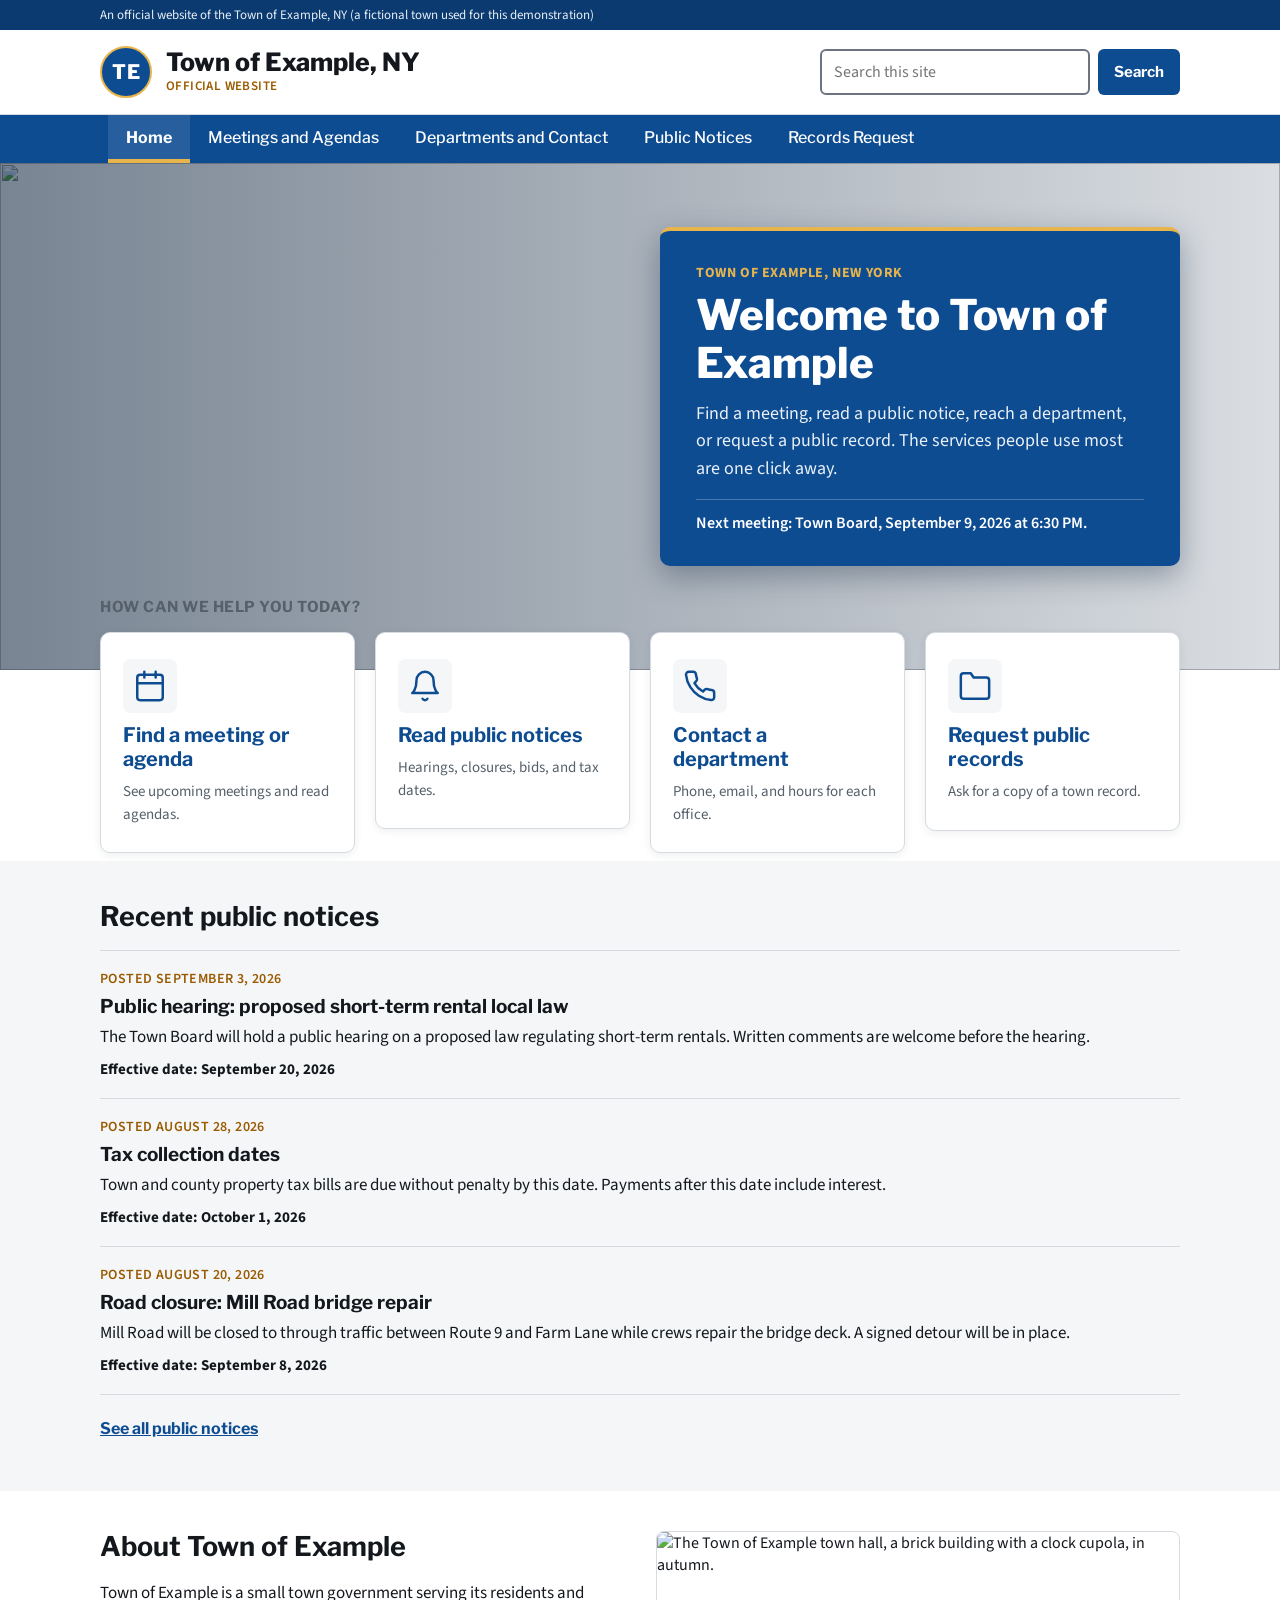
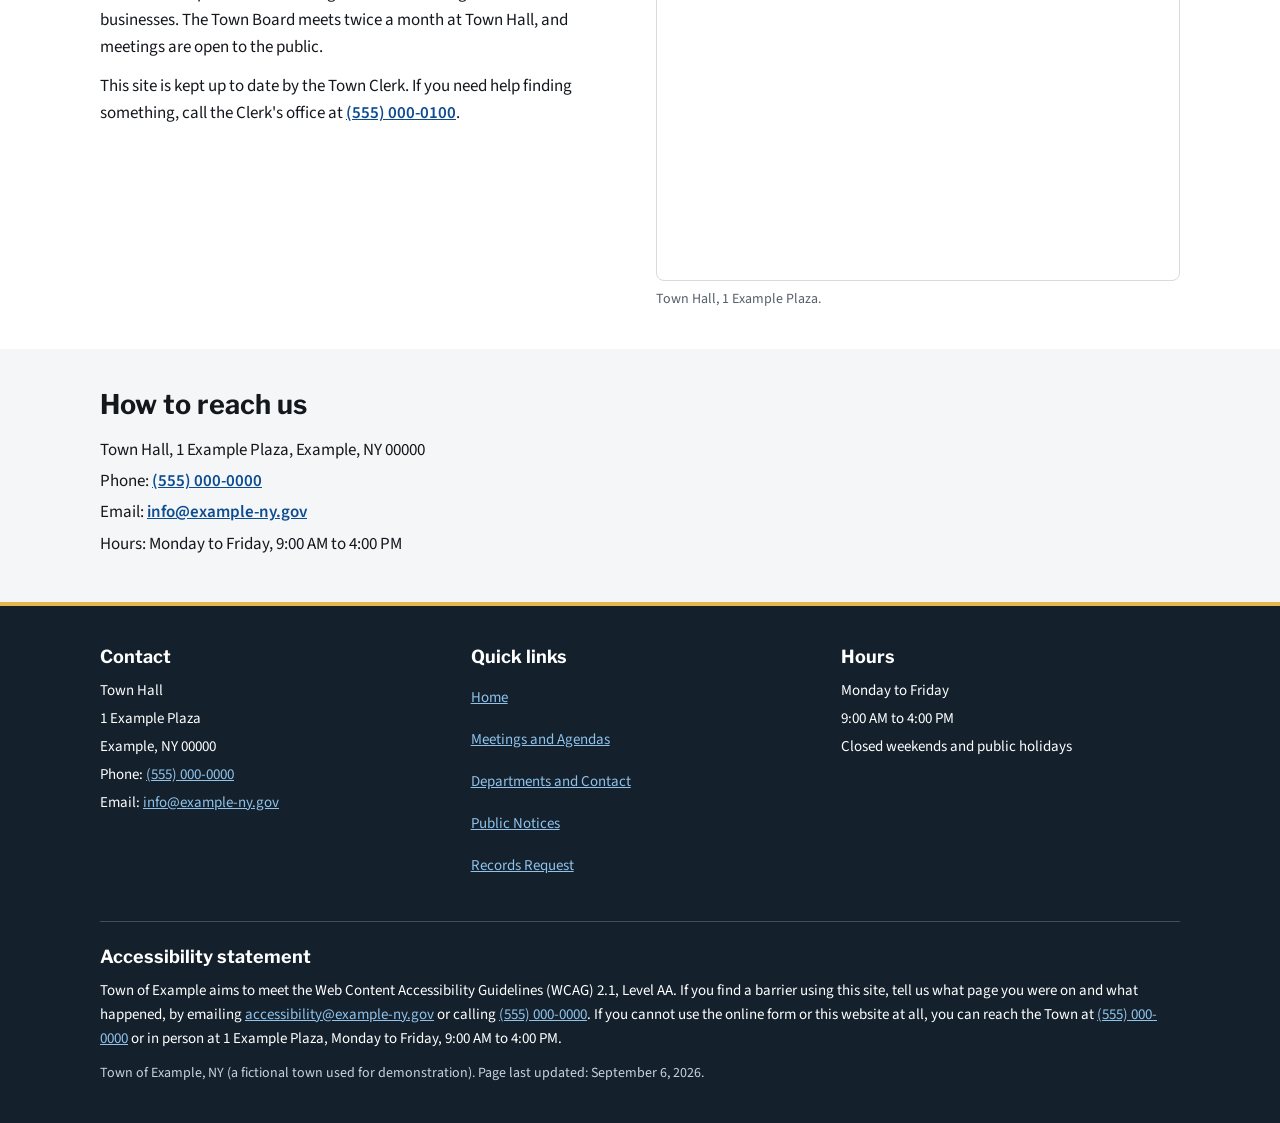
==== index.html @ 7c7aa44c "Add Town of Example demo site (static HTML/CSS/JS)" ====
<!DOCTYPE html>
<html lang="en">
<head>
<meta charset="utf-8">
<meta name="viewport" content="width=device-width, initial-scale=1">
<title>Home | Town of Example, NY</title>
<meta name="description" content="Official website of the Town of Example, NY. Find meetings, public notices, department contacts, and request public records.">
<link rel="icon" href="favicon.svg" type="image/svg+xml">
<link rel="preconnect" href="https://fonts.googleapis.com">
<link rel="preconnect" href="https://fonts.gstatic.com" crossorigin>
<link href="https://fonts.googleapis.com/css2?family=Libre+Franklin:wght@400;500;600;700;800&family=Source+Sans+3:wght@400;600;700&display=swap" rel="stylesheet">
<link rel="stylesheet" href="styles.css">
</head>
<body>
<a class="skip-link" href="#main-content">Skip to main content</a>

<header class="site-header">
  <div class="utility-bar">
    <div class="utility-bar-inner">
      <p class="utility-bar-text">An official website of the Town of Example, NY (a fictional town used for this demonstration)</p>
    </div>
  </div>

  <div class="masthead">
    <div class="masthead-inner">
      <div class="brand-row">
        <span class="crest" aria-hidden="true">TE</span>
        <span class="brand-text">
          <span class="site-title">Town of Example, NY</span>
          <span class="official-line">Official website</span>
        </span>
      </div>
      <form class="search-form" role="search">
        <label for="site-search" class="sr-only">Search this website</label>
        <input id="site-search" name="site-search" type="search" placeholder="Search this site" class="search-input">
        <button type="submit" class="search-button">Search</button>
      </form>
    </div>
  </div>

  <nav class="primary-nav" aria-label="Primary">
    <div class="primary-nav-inner">
      <button type="button" class="nav-toggle" aria-expanded="false" aria-controls="primary-nav-list">
        <span class="nav-toggle-icon" aria-hidden="true">&#9776;</span>
        Menu
      </button>
      <ul class="nav-list" id="primary-nav-list" role="list">
        <li><a class="nav-link" href="index.html" aria-current="page">Home</a></li>
        <li><a class="nav-link" href="meetings.html">Meetings and Agendas</a></li>
        <li><a class="nav-link" href="departments.html">Departments and Contact</a></li>
        <li><a class="nav-link" href="notices.html">Public Notices</a></li>
        <li><a class="nav-link" href="records-request.html">Records Request</a></li>
      </ul>
    </div>
  </nav>
</header>

<main id="main-content" tabindex="-1">
  <section aria-labelledby="home-h1">
    <div class="hero">
      <div class="hero-media">
        <img src="uploads/town-of-example-hero.jpg" alt="" class="hero-img">
        <div class="hero-scrim" aria-hidden="true"></div>
      </div>
      <div class="container">
        <div class="intro-panel">
          <p class="eyebrow-light">Town of Example, New York</p>
          <h1 id="home-h1" class="hero-title">Welcome to Town of Example</h1>
          <p class="hero-lead">Find a meeting, read a public notice, reach a department, or request a public record. The services people use most are one click away.</p>
          <p class="hero-next-meeting">Next meeting: Town Board, September 9, 2026 at 6:30 PM.</p>
        </div>
      </div>
    </div>

    <div class="container">
      <div class="task-wrap">
        <h2 class="task-heading">How can we help you today?</h2>
        <ul class="quick-link-grid" role="list">
          <li>
            <a class="quick-link-card" href="meetings.html">
              <span class="icon-wrap" aria-hidden="true">
                <svg width="34" height="34" viewBox="0 0 24 24" fill="none" stroke="currentColor" stroke-width="1.75" stroke-linecap="round" stroke-linejoin="round"><rect x="3" y="4" width="18" height="18" rx="2"></rect><line x1="16" y1="2" x2="16" y2="6"></line><line x1="8" y1="2" x2="8" y2="6"></line><line x1="3" y1="10" x2="21" y2="10"></line></svg>
              </span>
              <span class="quick-link-title">Find a meeting or agenda</span>
              <span class="quick-link-desc">See upcoming meetings and read agendas.</span>
            </a>
          </li>
          <li>
            <a class="quick-link-card" href="notices.html">
              <span class="icon-wrap" aria-hidden="true">
                <svg width="34" height="34" viewBox="0 0 24 24" fill="none" stroke="currentColor" stroke-width="1.75" stroke-linecap="round" stroke-linejoin="round"><path d="M18 8a6 6 0 0 0-12 0c0 7-3 9-3 9h18s-3-2-3-9"></path><path d="M13.73 21a2 2 0 0 1-3.46 0"></path></svg>
              </span>
              <span class="quick-link-title">Read public notices</span>
              <span class="quick-link-desc">Hearings, closures, bids, and tax dates.</span>
            </a>
          </li>
          <li>
            <a class="quick-link-card" href="departments.html">
              <span class="icon-wrap" aria-hidden="true">
                <svg width="34" height="34" viewBox="0 0 24 24" fill="none" stroke="currentColor" stroke-width="1.75" stroke-linecap="round" stroke-linejoin="round"><path d="M22 16.92v3a2 2 0 0 1-2.18 2 19.79 19.79 0 0 1-8.63-3.07 19.5 19.5 0 0 1-6-6 19.79 19.79 0 0 1-3.07-8.67A2 2 0 0 1 4.11 2h3a2 2 0 0 1 2 1.72c.13.96.36 1.9.7 2.81a2 2 0 0 1-.45 2.11L8.09 9.91a16 16 0 0 0 6 6l1.27-1.27a2 2 0 0 1 2.11-.45c.9.34 1.85.57 2.81.7A2 2 0 0 1 22 16.92z"></path></svg>
              </span>
              <span class="quick-link-title">Contact a department</span>
              <span class="quick-link-desc">Phone, email, and hours for each office.</span>
            </a>
          </li>
          <li>
            <a class="quick-link-card" href="records-request.html">
              <span class="icon-wrap" aria-hidden="true">
                <svg width="34" height="34" viewBox="0 0 24 24" fill="none" stroke="currentColor" stroke-width="1.75" stroke-linecap="round" stroke-linejoin="round"><path d="M22 19a2 2 0 0 1-2 2H4a2 2 0 0 1-2-2V5a2 2 0 0 1 2-2h5l2 3h9a2 2 0 0 1 2 2z"></path></svg>
              </span>
              <span class="quick-link-title">Request public records</span>
              <span class="quick-link-desc">Ask for a copy of a town record.</span>
            </a>
          </li>
        </ul>
      </div>
    </div>

    <div class="band-gray">
      <div class="container">
        <h2 class="h2">Recent public notices</h2>
        <div class="notice-list">
          <div class="notice-row">
            <p class="notice-date">Posted September 3, 2026</p>
            <h3 class="notice-row-title">Public hearing: proposed short-term rental local law</h3>
            <p class="notice-summary">The Town Board will hold a public hearing on a proposed law regulating short-term rentals. Written comments are welcome before the hearing.</p>
            <p class="notice-effective">Effective date: September 20, 2026</p>
          </div>
          <div class="notice-row">
            <p class="notice-date">Posted August 28, 2026</p>
            <h3 class="notice-row-title">Tax collection dates</h3>
            <p class="notice-summary">Town and county property tax bills are due without penalty by this date. Payments after this date include interest.</p>
            <p class="notice-effective">Effective date: October 1, 2026</p>
          </div>
          <div class="notice-row">
            <p class="notice-date">Posted August 20, 2026</p>
            <h3 class="notice-row-title">Road closure: Mill Road bridge repair</h3>
            <p class="notice-summary">Mill Road will be closed to through traffic between Route 9 and Farm Lane while crews repair the bridge deck. A signed detour will be in place.</p>
            <p class="notice-effective">Effective date: September 8, 2026</p>
          </div>
        </div>
        <a class="text-link" href="notices.html">See all public notices</a>
      </div>
    </div>

    <div class="band-white">
      <div class="container">
        <div class="about-grid">
          <div>
            <h2 class="h2">About Town of Example</h2>
            <p class="body-text">Town of Example is a small town government serving its residents and businesses. The Town Board meets twice a month at Town Hall, and meetings are open to the public.</p>
            <p class="body-text">This site is kept up to date by the Town Clerk. If you need help finding something, call the Clerk's office at <a class="inline-text-link" href="tel:+15550000100">(555) 000-0100</a>.</p>
          </div>
          <figure class="about-figure">
            <div class="about-image-wrap">
              <img src="uploads/town-of-example-townhall.jpg" alt="The Town of Example town hall, a brick building with a clock cupola, in autumn." class="about-img">
            </div>
            <figcaption class="fig-caption">Town Hall, 1 Example Plaza.</figcaption>
          </figure>
        </div>
      </div>
    </div>

    <div class="band-gray">
      <div class="container">
        <h2 class="h2">How to reach us</h2>
        <p class="reach-line">Town Hall, 1 Example Plaza, Example, NY 00000</p>
        <p class="reach-line">Phone: <a class="inline-text-link" href="tel:+15550000000">(555) 000-0000</a></p>
        <p class="reach-line">Email: <a class="inline-text-link" href="mailto:info@example-ny.gov">info@example-ny.gov</a></p>
        <p class="reach-line">Hours: Monday to Friday, 9:00 AM to 4:00 PM</p>
      </div>
    </div>
  </section>
</main>

<footer class="site-footer">
  <div class="footer-accent-rule" aria-hidden="true"></div>
  <div class="footer-inner">
    <div class="footer-cols">
      <div>
        <h2 class="footer-col-heading">Contact</h2>
        <p class="footer-text">Town Hall</p>
        <p class="footer-text">1 Example Plaza</p>
        <p class="footer-text">Example, NY 00000</p>
        <p class="footer-text">Phone: <a class="footer-link" href="tel:+15550000000">(555) 000-0000</a></p>
        <p class="footer-text">Email: <a class="footer-link" href="mailto:info@example-ny.gov">info@example-ny.gov</a></p>
      </div>
      <div>
        <h2 class="footer-col-heading">Quick links</h2>
        <ul class="footer-link-list" role="list">
          <li><a class="footer-nav-link" href="index.html">Home</a></li>
          <li><a class="footer-nav-link" href="meetings.html">Meetings and Agendas</a></li>
          <li><a class="footer-nav-link" href="departments.html">Departments and Contact</a></li>
          <li><a class="footer-nav-link" href="notices.html">Public Notices</a></li>
          <li><a class="footer-nav-link" href="records-request.html">Records Request</a></li>
        </ul>
      </div>
      <div>
        <h2 class="footer-col-heading">Hours</h2>
        <p class="footer-text">Monday to Friday</p>
        <p class="footer-text">9:00 AM to 4:00 PM</p>
        <p class="footer-text">Closed weekends and public holidays</p>
      </div>
    </div>

    <div class="footer-statement">
      <h2 class="footer-col-heading">Accessibility statement</h2>
      <p class="footer-text">Town of Example aims to meet the Web Content Accessibility Guidelines (WCAG) 2.1, Level AA. If you find a barrier using this site, tell us what page you were on and what happened, by emailing <a class="footer-link" href="mailto:accessibility@example-ny.gov">accessibility@example-ny.gov</a> or calling <a class="footer-link" href="tel:+15550000000">(555) 000-0000</a>. If you cannot use the online form or this website at all, you can reach the Town at <a class="footer-link" href="tel:+15550000000">(555) 000-0000</a> or in person at 1 Example Plaza, Monday to Friday, 9:00 AM to 4:00 PM.</p>
      <p class="footer-meta">Town of Example, NY (a fictional town used for demonstration). Page last updated: September 6, 2026.</p>
    </div>
  </div>
</footer>

<script src="app.js" defer></script>
</body>
</html>
---- styles.css ----
/* Town of Example, NY, demo site stylesheet.
   Colors and type scale are taken exactly from the approved Claude Design
   handoff (design-source/Town of Example Website.dc.html). Do not substitute
   similar shades; see accessibility-decision-rulebook.md for the contrast pairs. */

:root {
  --bg: #FFFFFF;
  --surface: #F4F6F8;
  --border: #6B7480;
  --border-light: #D5DBE0;
  --ink: #14181D;
  --muted: #55606B;
  --primary: #0E4C92;
  --primary-dark: #0A3A70;
  --secondary: #9A5B00;
  --gold: #E8B54D;
  --error: #B3261E;
  --error-bg: #FBEAE8;
  --success-bg: #EAF3EC;
  --success-text: #1E4620;
  --footer-bg: #14202B;
  --footer-muted: #C7D3DC;
  --footer-link: #8FC3EC;
  --head-font: "Libre Franklin", "Segoe UI", Helvetica, Arial, sans-serif;
  --body-font: "Source Sans 3", "Segoe UI", Helvetica, Arial, sans-serif;
}

*, *::before, *::after { box-sizing: border-box; }

html { -webkit-text-size-adjust: 100%; }

body {
  margin: 0;
  background: var(--bg);
  color: var(--ink);
  font-family: var(--body-font);
  min-height: 100vh;
  overflow-x: hidden;
  display: flex;
  flex-direction: column;
}

img { max-width: 100%; }

a { color: var(--primary); }

.sr-only {
  position: absolute;
  width: 1px;
  height: 1px;
  padding: 0;
  margin: -1px;
  overflow: hidden;
  clip: rect(0, 0, 0, 0);
  white-space: nowrap;
  border: 0;
}

/* Focus indicator: shown the same way on every interactive element, on
   mouse or keyboard focus, per the accessibility rulebook's 2.4.7 method. */
a:focus,
button:focus,
input:focus,
textarea:focus,
[tabindex]:focus {
  outline: 3px solid var(--ink);
  outline-offset: 2px;
}
.site-header :focus,
.site-footer :focus {
  outline: 3px solid #FFFFFF;
  outline-offset: 2px;
}

.container {
  max-width: 1120px;
  margin: 0 auto;
  padding: 0 20px;
  width: 100%;
}

.page-inner {
  max-width: 1120px;
  margin: 0 auto;
  padding: 32px 20px 56px;
  width: 100%;
}

.band-white { background: var(--bg); padding: 40px 0; }
.band-gray { background: var(--surface); padding: 40px 0; }

/* Skip link: first focusable element in the document; off-screen until it
   receives keyboard focus, then fixed at the top-left corner. */
.skip-link {
  position: absolute;
  left: -9999px;
  top: auto;
  background: var(--ink);
  color: #FFFFFF;
  padding: 12px 20px;
  font-size: 16px;
  font-weight: 700;
  z-index: 100;
  text-decoration: none;
  font-family: var(--body-font);
}
.skip-link:focus {
  position: fixed;
  left: 8px;
  top: 8px;
  outline: 3px solid var(--gold);
  outline-offset: 2px;
}

/* ---------- Header ---------- */

.utility-bar { background: var(--primary-dark); }
.utility-bar-inner {
  max-width: 1120px;
  margin: 0 auto;
  padding: 6px 20px;
}
.utility-bar-text {
  font-size: 13px;
  color: #E7EEF6;
  font-family: var(--body-font);
  margin: 0;
}

.masthead { background: var(--bg); border-bottom: 1px solid var(--border-light); }
.masthead-inner {
  max-width: 1120px;
  margin: 0 auto;
  padding: 16px 20px;
  display: flex;
  flex-wrap: wrap;
  gap: 16px;
  align-items: center;
  justify-content: space-between;
}
.brand-row { display: flex; align-items: center; gap: 14px; }
.crest {
  display: inline-flex;
  align-items: center;
  justify-content: center;
  width: 52px;
  height: 52px;
  border-radius: 50%;
  background: var(--primary);
  color: #FFFFFF;
  font-family: var(--head-font);
  font-weight: 800;
  font-size: 20px;
  letter-spacing: 0.5px;
  flex: 0 0 auto;
  border: 2px solid var(--gold);
}
.brand-text { display: flex; flex-direction: column; }
.site-title { font-family: var(--head-font); font-size: 25px; font-weight: 800; color: var(--ink); line-height: 1.1; }
.official-line {
  font-family: var(--body-font);
  font-size: 13px;
  font-weight: 600;
  color: var(--secondary);
  letter-spacing: 0.4px;
  text-transform: uppercase;
}

.search-form {
  display: flex;
  gap: 8px;
  align-items: stretch;
  flex: 1 1 240px;
  max-width: 360px;
}
.search-input {
  font-family: var(--body-font);
  font-size: 16px;
  padding: 10px 12px;
  min-height: 44px;
  border: 2px solid var(--border);
  border-radius: 6px;
  color: var(--ink);
  background: var(--bg);
  flex: 1 1 auto;
  min-width: 0;
}
.search-button {
  font-family: var(--head-font);
  font-size: 15px;
  font-weight: 700;
  color: #FFFFFF;
  background: var(--primary);
  border: none;
  border-radius: 6px;
  padding: 10px 16px;
  min-height: 44px;
  cursor: pointer;
  flex: 0 0 auto;
}
.search-button:hover { background: var(--primary-dark); }

/* Primary nav: mobile-first. Below 640px it is a "Menu" disclosure button
   that expands a full-width vertical list; at 640px and up it becomes the
   horizontal bar, and the toggle button is hidden. */
.primary-nav { background: var(--primary); }
.primary-nav-inner { max-width: 1120px; margin: 0 auto; padding: 0 20px; }

.nav-toggle {
  display: flex;
  align-items: center;
  gap: 8px;
  width: 100%;
  min-height: 48px;
  padding: 12px 0;
  font-family: var(--head-font);
  font-size: 16px;
  font-weight: 700;
  color: #FFFFFF;
  background: none;
  border: none;
  cursor: pointer;
}
.nav-toggle-icon { font-size: 20px; line-height: 1; }

.nav-list {
  list-style: none;
  margin: 0;
  padding: 0 0 12px;
  display: none;
  flex-direction: column;
}
.nav-list.is-open { display: flex; }

.nav-link {
  display: flex;
  align-items: center;
  min-height: 48px;
  padding: 12px 18px;
  font-family: var(--head-font);
  font-size: 16px;
  font-weight: 500;
  color: #FFFFFF;
  text-decoration: none;
  background: none;
  border: none;
  border-bottom: 4px solid transparent;
  width: 100%;
}
.nav-link:hover { background: rgba(255, 255, 255, 0.12); }
.nav-link[aria-current="page"] {
  font-weight: 700;
  background: rgba(255, 255, 255, 0.10);
  border-bottom-color: var(--gold);
}

@media (min-width: 640px) {
  .nav-toggle { display: none; }
  .nav-list {
    display: flex;
    flex-direction: row;
    flex-wrap: wrap;
    padding: 0 8px;
  }
  .nav-link { width: auto; }
}

/* ---------- Main ---------- */

main { flex: 1 1 auto; outline: none; }

.h1 { font-family: var(--head-font); font-size: 32px; line-height: 1.15; font-weight: 800; color: var(--ink); margin: 0 0 16px; }
.h2 { font-family: var(--head-font); font-size: 24px; line-height: 1.2; font-weight: 700; color: var(--ink); margin: 0 0 16px; }
.h3 { font-family: var(--head-font); font-size: 20px; line-height: 1.3; font-weight: 700; color: var(--ink); margin: 20px 0 8px; }
.body-text { font-family: var(--body-font); font-size: 17px; line-height: 1.6; color: var(--ink); margin: 0 0 12px; max-width: 68ch; }
.reach-line { font-family: var(--body-font); font-size: 17px; line-height: 1.6; color: var(--ink); margin: 0 0 4px; }
.note-text { font-family: var(--body-font); font-size: 15px; color: var(--muted); margin: 8px 0 0; }

.inline-text-link { color: var(--primary); text-decoration: underline; font-weight: 600; }
.text-link {
  display: inline-block;
  background: none;
  border: none;
  color: var(--primary);
  text-decoration: underline;
  cursor: pointer;
  font-family: var(--head-font);
  font-weight: 700;
  font-size: 16px;
  padding: 12px 0;
  min-height: 44px;
}
.text-link:hover { color: var(--primary-dark); }

@media (min-width: 640px) {
  .h1 { font-size: 38px; }
  .h2 { font-size: 27px; }
}

/* ---------- Hero (home page) ---------- */
/* Mobile-first: image is a normal full-width block above the panel, and the
   panel sits below it in normal flow, not overlapping. At 640px and up the
   image becomes the full-bleed background behind the panel (desktop overlay
   look), restoring the design's intended look above that breakpoint. */

.hero { position: relative; }
.hero-media { width: 100%; }
.hero-img { width: 100%; height: 220px; object-fit: cover; object-position: center; display: block; }
.hero-scrim { display: none; }

.intro-panel {
  position: relative;
  background: var(--primary);
  color: #FFFFFF;
  margin: 20px 0;
  padding: 24px 20px;
  border-radius: 10px;
  box-shadow: 0 10px 30px rgba(10, 32, 58, 0.35);
  border-top: 4px solid var(--gold);
}
.eyebrow-light { font-family: var(--body-font); font-size: 14px; font-weight: 700; letter-spacing: 0.6px; text-transform: uppercase; color: var(--gold); margin: 0 0 8px; }
.hero-title { font-family: var(--head-font); font-size: 32px; line-height: 1.15; font-weight: 800; color: #FFFFFF; margin: 0 0 12px; }
.hero-lead { font-family: var(--body-font); font-size: 18px; line-height: 1.55; color: #EAF1F9; margin: 0 0 16px; }
.hero-next-meeting { font-family: var(--body-font); font-size: 16px; font-weight: 600; color: #FFFFFF; margin: 0; padding-top: 12px; border-top: 1px solid rgba(255, 255, 255, 0.25); }

.task-wrap { position: relative; z-index: 2; margin-top: 24px; }
.task-heading { font-family: var(--head-font); font-size: 15px; font-weight: 700; letter-spacing: 0.5px; text-transform: uppercase; color: var(--muted); margin: 0 0 16px; }

@media (min-width: 640px) {
  .hero { overflow: hidden; }
  .hero-media { position: absolute; inset: 0; z-index: 0; }
  .hero-img { height: 100%; }
  .hero-scrim {
    display: block;
    position: absolute;
    inset: 0;
    background: linear-gradient(90deg, rgba(10, 32, 58, 0.55), rgba(10, 32, 58, 0.15));
    pointer-events: none;
  }
  .hero .container { position: relative; z-index: 1; }
  .intro-panel {
    max-width: 520px;
    margin: 64px 0 104px auto;
    padding: 32px 36px;
  }
  .hero-title { font-size: 42px; }
  .task-wrap { margin-top: -72px; }
}

/* ---------- Quick links (home) ---------- */

.quick-link-grid {
  list-style: none;
  margin: 0 0 8px;
  padding: 0;
  display: grid;
  grid-template-columns: repeat(auto-fit, minmax(240px, 1fr));
  gap: 20px;
}
.quick-link-card {
  display: flex;
  flex-direction: column;
  align-items: flex-start;
  gap: 10px;
  text-align: left;
  background: var(--bg);
  border: 1px solid var(--border-light);
  border-radius: 10px;
  padding: 26px 22px;
  min-height: 180px;
  text-decoration: none;
  color: inherit;
  box-shadow: 0 2px 8px rgba(20, 32, 43, 0.08);
  transition: transform 0.15s ease, box-shadow 0.15s ease, border-color 0.15s ease;
}
.quick-link-card:hover {
  border-color: var(--primary);
  box-shadow: 0 10px 24px rgba(20, 32, 43, 0.16);
  transform: translateY(-3px);
}
.icon-wrap { display: flex; color: var(--primary); background: var(--surface); border-radius: 8px; padding: 10px; }
.quick-link-title { font-family: var(--head-font); font-size: 20px; font-weight: 700; color: var(--primary); line-height: 1.2; }
.quick-link-desc { font-family: var(--body-font); font-size: 15px; color: var(--muted); line-height: 1.5; }

/* ---------- Notices (list rows on home, cards on notices page) ---------- */

.notice-list { display: flex; flex-direction: column; margin: 0 0 12px; border-top: 1px solid var(--border-light); }
.notice-row { padding: 18px 0; border-bottom: 1px solid var(--border-light); }
.notice-row-title { font-family: var(--head-font); font-size: 19px; font-weight: 700; color: var(--ink); margin: 0 0 6px; }
.notice-date { font-family: var(--body-font); font-size: 14px; font-weight: 600; color: var(--secondary); margin: 0 0 6px; text-transform: uppercase; letter-spacing: 0.4px; }
.notice-summary { font-family: var(--body-font); font-size: 17px; line-height: 1.6; color: var(--ink); margin: 0 0 8px; }
.notice-effective { font-family: var(--body-font); font-size: 15px; font-weight: 700; color: var(--ink); margin: 0; }

.notice-card-list { list-style: none; margin: 0; padding: 0; display: flex; flex-direction: column; gap: 20px; }
.notice-card {
  background: var(--bg);
  border: 1px solid var(--border-light);
  border-left: 5px solid var(--primary);
  border-radius: 8px;
  padding: 20px 22px;
  box-shadow: 0 2px 8px rgba(20, 32, 43, 0.06);
}
.notice-title-h2 { font-family: var(--head-font); font-size: 21px; font-weight: 700; color: var(--ink); margin: 0 0 8px; }

/* ---------- About grid (home) ---------- */

.about-grid { display: grid; grid-template-columns: repeat(auto-fit, minmax(280px, 1fr)); gap: 32px; align-items: start; }
.about-figure { margin: 0; }
.about-image-wrap { width: 100%; aspect-ratio: 3 / 2; border-radius: 8px; overflow: hidden; border: 1px solid var(--border-light); }
.about-img { width: 100%; height: 100%; object-fit: cover; display: block; }
.fig-caption { font-family: var(--body-font); font-size: 14px; color: var(--muted); margin: 8px 0 0; }

/* ---------- Meetings table (tablet and desktop) ---------- */

.meetings-table-wrap { display: none; }
.table-scroll { overflow-x: auto; border: 1px solid var(--border-light); border-radius: 8px; margin: 0 0 36px; }
.meetings-table { border-collapse: collapse; width: 100%; min-width: 640px; }
.table-caption { text-align: left; padding: 14px 18px; font-family: var(--body-font); font-size: 15px; color: var(--muted); }
.meetings-table th {
  text-align: left;
  font-family: var(--head-font);
  font-size: 14px;
  font-weight: 700;
  text-transform: uppercase;
  letter-spacing: 0.4px;
  color: #FFFFFF;
  background: var(--primary);
  padding: 12px 18px;
  white-space: nowrap;
}
.meetings-table td {
  font-family: var(--body-font);
  font-size: 16px;
  color: var(--ink);
  padding: 14px 18px;
  border-bottom: 1px solid var(--border-light);
  vertical-align: top;
}
.meetings-table tr.row-alt { background: var(--surface); }

/* ---------- Meetings cards (phone only) ---------- */

.meetings-cards { list-style: none; margin: 0 0 36px; padding: 0; display: flex; flex-direction: column; gap: 16px; }
.meeting-card {
  background: var(--bg);
  border: 1px solid var(--border-light);
  border-radius: 8px;
  padding: 18px 20px;
  box-shadow: 0 2px 8px rgba(20, 32, 43, 0.06);
}
.meeting-card-title { font-family: var(--head-font); font-size: 19px; font-weight: 700; color: var(--primary); margin: 0 0 10px; }
.meeting-card-line { font-family: var(--body-font); font-size: 16px; line-height: 1.6; color: var(--ink); margin: 0 0 6px; }
.meeting-card-label { font-weight: 700; }

@media (min-width: 640px) {
  .meetings-table-wrap { display: block; }
  .meetings-cards { display: none; }
}

/* ---------- Sample agenda ---------- */

.agenda-box {
  background: var(--bg);
  border: 1px solid var(--border-light);
  border-top: 4px solid var(--primary);
  border-radius: 8px;
  padding: 24px 28px;
  max-width: 70ch;
  box-shadow: 0 2px 8px rgba(20, 32, 43, 0.06);
}
.agenda-line { font-family: var(--body-font); font-size: 17px; line-height: 1.6; margin: 0 0 4px; color: var(--ink); }
.agenda-label { font-family: var(--body-font); font-size: 17px; line-height: 1.6; margin: 14px 0; color: var(--ink); font-weight: 700; }
.agenda-list { padding-left: 22px; margin: 0 0 12px; }
.agenda-item { font-family: var(--body-font); font-size: 17px; line-height: 1.6; margin: 0 0 10px; color: var(--ink); }

/* ---------- Departments ---------- */

.dept-grid { list-style: none; margin: 0; padding: 0; display: grid; grid-template-columns: repeat(auto-fill, minmax(260px, 1fr)); gap: 20px; }
.dept-card { background: var(--bg); border: 1px solid var(--border-light); border-radius: 8px; padding: 20px 22px; box-shadow: 0 2px 8px rgba(20, 32, 43, 0.06); }
.dept-name { font-family: var(--head-font); font-size: 20px; font-weight: 700; color: var(--primary); margin: 0 0 8px; }
.dept-line { font-family: var(--body-font); font-size: 16px; line-height: 1.5; margin: 0 0 4px; color: var(--ink); }

/* ---------- Records request form ---------- */

.records-form { display: flex; flex-direction: column; gap: 20px; max-width: 520px; margin: 16px 0; }
.field-wrap { display: flex; flex-direction: column; gap: 6px; }
.label { font-family: var(--head-font); font-size: 16px; font-weight: 700; color: var(--ink); }
.required-marker { font-family: var(--body-font); font-weight: 400; font-size: 15px; color: var(--muted); }
.input {
  font-family: var(--body-font);
  font-size: 17px;
  padding: 11px 12px;
  min-height: 44px;
  border: 2px solid var(--border);
  border-radius: 6px;
  color: var(--ink);
  background: var(--bg);
  width: 100%;
}
.input.textarea { min-height: 120px; }
.input.has-error { border-color: var(--error); background: var(--error-bg); }

.error-text { font-family: var(--body-font); font-size: 15px; font-weight: 600; color: var(--error); margin: 0; }
.error-text:empty { display: none; }

.fieldset { border: 1px solid var(--border); border-radius: 6px; padding: 12px 16px; margin: 0; }
.legend { font-family: var(--head-font); font-size: 16px; font-weight: 700; color: var(--ink); padding: 0 4px; }
.radio-group { display: flex; flex-direction: column; gap: 8px; margin-top: 8px; }
.radio-row { display: flex; align-items: center; gap: 10px; min-height: 44px; }
.radio-input { width: 22px; height: 22px; }
.radio-label { font-family: var(--body-font); font-size: 16px; color: var(--ink); }

.submit-button {
  font-family: var(--head-font);
  font-size: 17px;
  font-weight: 700;
  color: #FFFFFF;
  background: var(--primary);
  border: none;
  border-radius: 6px;
  padding: 12px 26px;
  min-height: 44px;
  cursor: pointer;
  align-self: flex-start;
}
.submit-button:hover { background: var(--primary-dark); }

.success-region, .error-summary-region { max-width: 520px; }
.success-region.has-success {
  border: 2px solid var(--success-text);
  background: var(--success-bg);
  color: var(--success-text);
  border-radius: 8px;
  padding: 16px;
  font-family: var(--body-font);
  font-size: 17px;
  margin: 0 0 16px;
}
.error-summary-region.has-error {
  border: 2px solid var(--error);
  background: var(--error-bg);
  border-radius: 8px;
  padding: 16px;
  margin: 0 0 16px;
  outline: none;
}
.error-summary-title { font-family: var(--head-font); font-size: 17px; font-weight: 700; color: var(--error); margin: 0 0 8px; }
.error-summary-list { margin: 0; padding-left: 20px; }
.error-summary-list li { margin: 0 0 4px; }
.error-summary-list a { color: var(--error); text-decoration: underline; font-family: var(--body-font); font-size: 16px; font-weight: 600; }

/* ---------- Footer ---------- */

.site-footer { background: var(--footer-bg); margin-top: auto; }
.footer-accent-rule { height: 4px; background: var(--gold); }
.footer-inner { max-width: 1120px; margin: 0 auto; padding: 40px 20px; }
.footer-cols { display: grid; grid-template-columns: repeat(auto-fit, minmax(200px, 1fr)); gap: 32px; margin-bottom: 32px; }
.footer-col-heading { font-family: var(--head-font); font-size: 18px; font-weight: 700; color: #FFFFFF; margin: 0 0 12px; }
.footer-text { font-family: var(--body-font); font-size: 15px; line-height: 1.6; color: #FFFFFF; margin: 0 0 4px; }
.footer-link-list { list-style: none; margin: 0; padding: 0; }
.footer-link-list li { margin: 0 0 2px; }
.footer-nav-link {
  color: var(--footer-link);
  text-decoration: underline;
  font-family: var(--body-font);
  font-size: 15px;
  padding: 8px 0;
  display: inline-block;
  min-height: 40px;
}
.footer-nav-link:hover { color: #FFFFFF; }
.footer-statement { border-top: 1px solid rgba(255, 255, 255, 0.2); padding-top: 24px; }
.footer-link { color: var(--footer-link); text-decoration: underline; }
.footer-meta { font-family: var(--body-font); font-size: 14px; color: var(--footer-muted); margin: 12px 0 0; }

/* No motion anywhere: even the quick-link hover lift becomes an instant,
   un-animated state change when the user has asked for reduced motion. */
@media (prefers-reduced-motion: reduce) {
  *, *::before, *::after {
    transition: none !important;
    animation: none !important;
  }
}
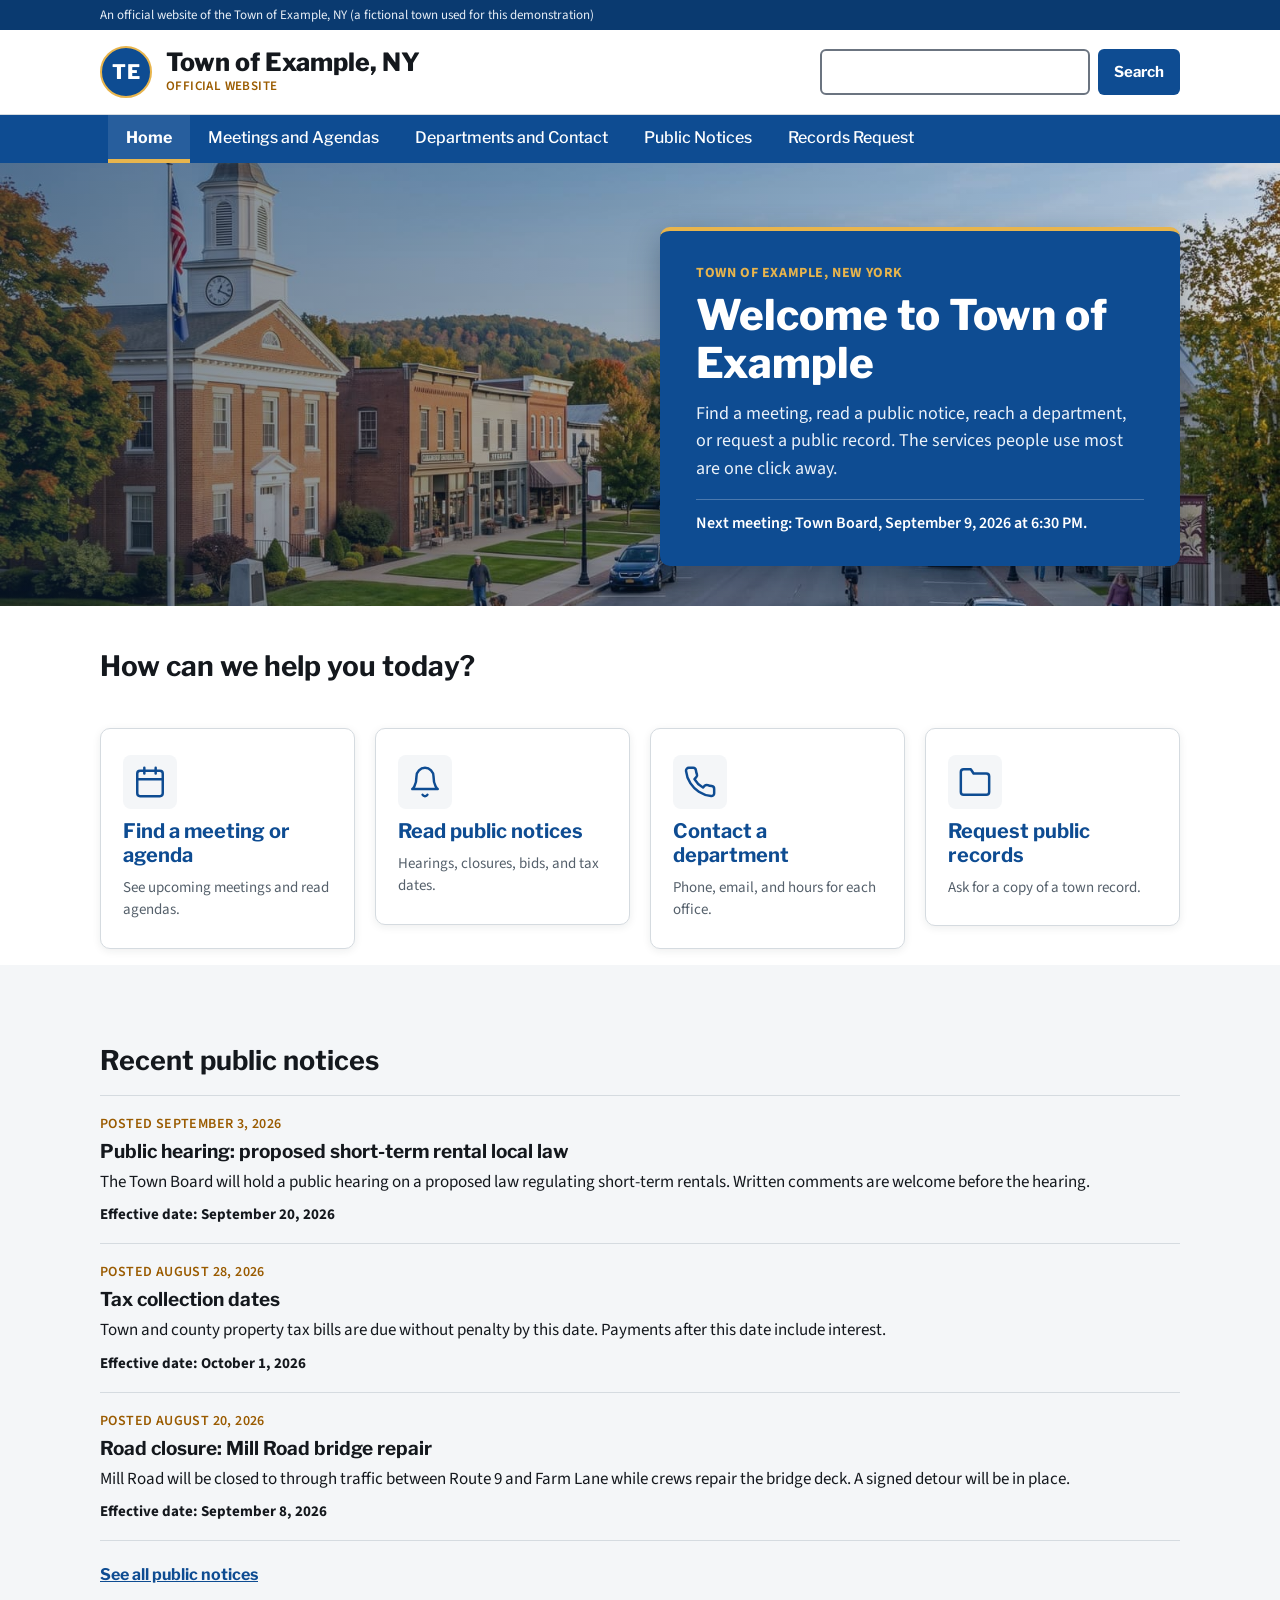
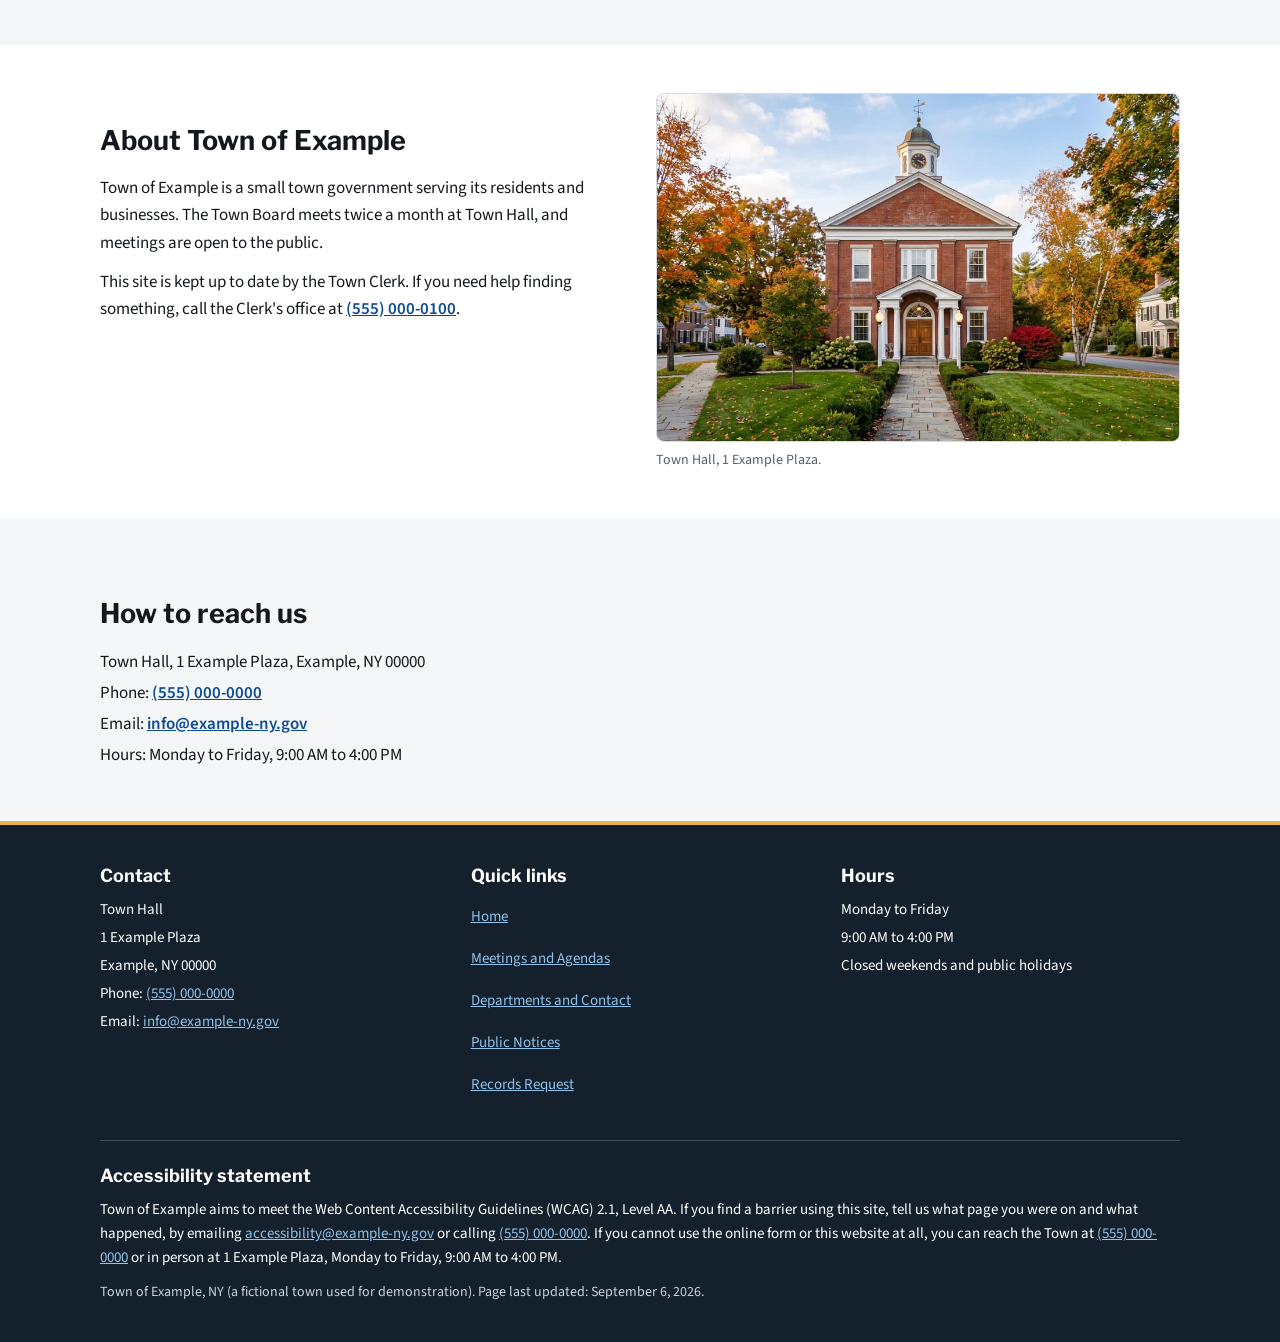
==== commit 2a09af1b: "Accessibility walk fixes: success focus, search label conflict, form copy" ====
--- a/index.html
+++ b/index.html
@@ -32,7 +32,7 @@
       </div>
       <form class="search-form" role="search">
         <label for="site-search" class="sr-only">Search this website</label>
-        <input id="site-search" name="site-search" type="search" placeholder="Search this site" class="search-input">
+        <input id="site-search" name="site-search" type="search" class="search-input">
         <button type="submit" class="search-button">Search</button>
       </form>
     </div>
--- a/styles.css
+++ b/styles.css
@@ -86,8 +86,8 @@
   width: 100%;
 }
 
-.band-white { background: var(--bg); padding: 40px 0; }
-.band-gray { background: var(--surface); padding: 40px 0; }
+.band-white { background: var(--bg); padding: 48px 0; }
+.band-gray { background: var(--surface); padding: 48px 0; }
 
 /* Skip link: first focusable element in the document; off-screen until it
    receives keyboard focus, then fixed at the top-left corner. */
@@ -270,7 +270,7 @@
 main { flex: 1 1 auto; outline: none; }
 
 .h1 { font-family: var(--head-font); font-size: 32px; line-height: 1.15; font-weight: 800; color: var(--ink); margin: 0 0 16px; }
-.h2 { font-family: var(--head-font); font-size: 24px; line-height: 1.2; font-weight: 700; color: var(--ink); margin: 0 0 16px; }
+.h2 { font-family: var(--head-font); font-size: 24px; line-height: 1.2; font-weight: 700; color: var(--ink); margin: 32px 0 18px; }
 .h3 { font-family: var(--head-font); font-size: 20px; line-height: 1.3; font-weight: 700; color: var(--ink); margin: 20px 0 8px; }
 .body-text { font-family: var(--body-font); font-size: 17px; line-height: 1.6; color: var(--ink); margin: 0 0 12px; max-width: 68ch; }
 .reach-line { font-family: var(--body-font); font-size: 17px; line-height: 1.6; color: var(--ink); margin: 0 0 4px; }
@@ -323,8 +323,8 @@
 .hero-lead { font-family: var(--body-font); font-size: 18px; line-height: 1.55; color: #EAF1F9; margin: 0 0 16px; }
 .hero-next-meeting { font-family: var(--body-font); font-size: 16px; font-weight: 600; color: #FFFFFF; margin: 0; padding-top: 12px; border-top: 1px solid rgba(255, 255, 255, 0.25); }
 
-.task-wrap { position: relative; z-index: 2; margin-top: 24px; }
-.task-heading { font-family: var(--head-font); font-size: 15px; font-weight: 700; letter-spacing: 0.5px; text-transform: uppercase; color: var(--muted); margin: 0 0 16px; }
+.task-wrap { position: relative; z-index: 2; padding: 44px 0 8px; }
+.task-heading { font-family: var(--head-font); font-size: 28px; line-height: 1.2; font-weight: 700; color: var(--ink); margin: 0 0 44px; }
 
 @media (min-width: 640px) {
   .hero { overflow: hidden; }
@@ -340,11 +340,10 @@
   .hero .container { position: relative; z-index: 1; }
   .intro-panel {
     max-width: 520px;
-    margin: 64px 0 104px auto;
+    margin: 64px 0 40px auto;
     padding: 32px 36px;
   }
   .hero-title { font-size: 42px; }
-  .task-wrap { margin-top: -72px; }
 }
 
 /* ---------- Quick links (home) ---------- */
